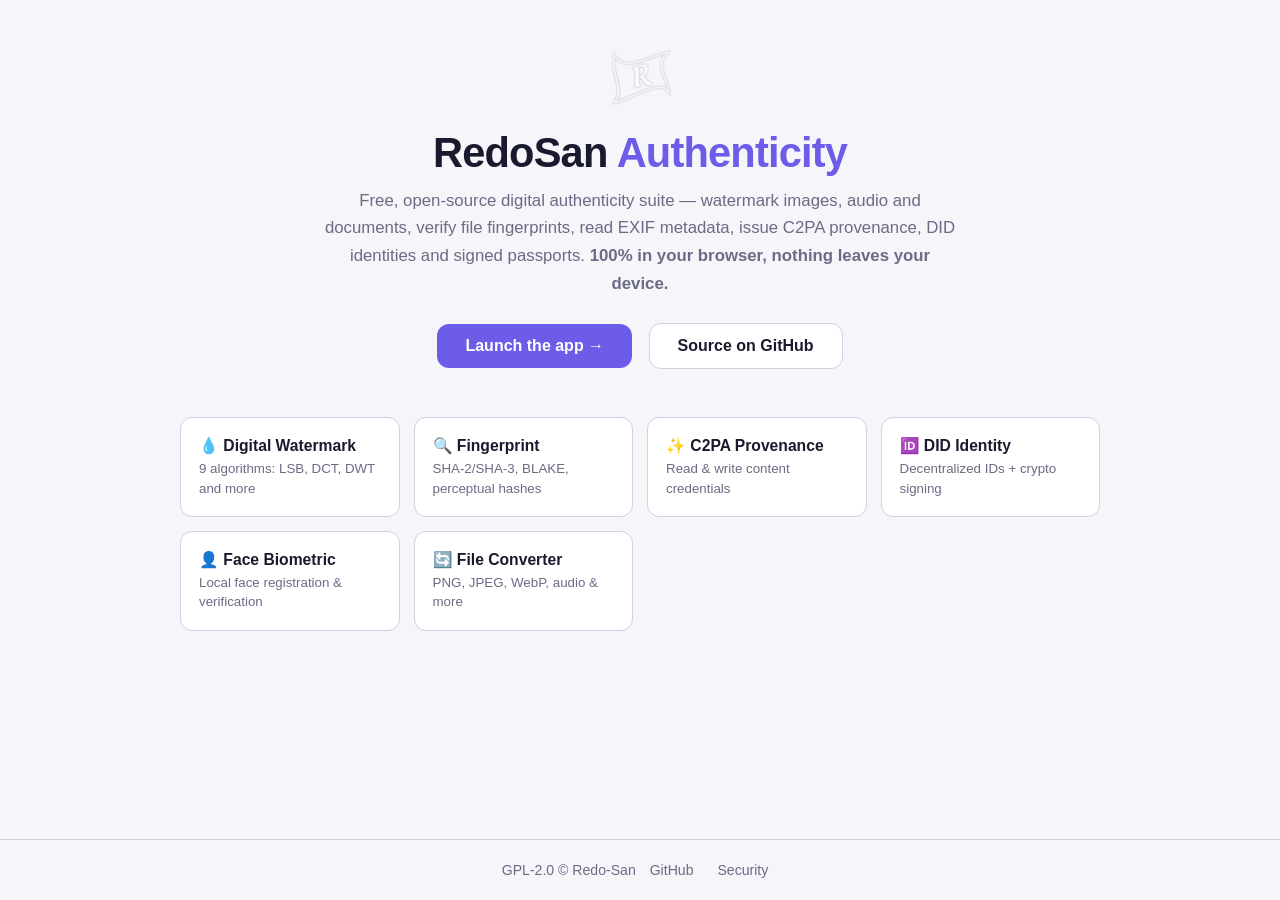
==== index.html @ a309b6fa "feat: branded landing page, smart 404 and brand assets - index.html: landing with brand tokens (auto" ====
<!doctype html>
<html lang="en">
<head>
  <meta charset="UTF-8">
  <meta name="viewport" content="width=device-width, initial-scale=1">
  <title>RedoSan Authenticity — Digital Watermark, Fingerprint &amp; Provenance Suite</title>
  <meta name="description" content="Free, open-source digital authenticity suite: watermark images, audio and documents, verify file fingerprints, read EXIF metadata, issue C2PA provenance, DID identities and signed certificates. 100% in your browser.">
  <link rel="canonical" href="https://redo-san.github.io/">
  <link rel="icon" href="/favicon.ico" sizes="any">
  <link rel="apple-touch-icon" href="/favicon.ico">

  <!-- Open Graph / Twitter -->
  <meta property="og:type" content="website">
  <meta property="og:site_name" content="RedoSan Authenticity">
  <meta property="og:title" content="RedoSan Authenticity">
  <meta property="og:description" content="Open-source digital authenticity suite — watermarking, fingerprinting, provenance and biometrics. 100% in your browser.">
  <meta property="og:url" content="https://redo-san.github.io/">
  <meta name="twitter:card" content="summary">

  <script type="application/ld+json">
  {
    "@context": "https://schema.org",
    "@type": "WebSite",
    "name": "RedoSan Authenticity",
    "url": "https://redo-san.github.io/",
    "description": "Free, open-source digital authenticity suite: watermarking, fingerprinting, provenance and biometrics, fully browser-based.",
    "license": "https://www.gnu.org/licenses/old-licenses/gpl-2.0.html",
    "publisher": {
      "@type": "Organization",
      "name": "Redo-San",
      "url": "https://github.com/Redo-San"
    },
    "sameAs": [
      "https://github.com/Redo-San/RedoSan-Authenticity",
      "https://redo-san.github.io/RedoSan-Authenticity/"
    ]
  }
  </script>

  <style>
    :root {
      --primary: #6c5ce7;
      --primary-dark: #5a4bd1;
      --bg: #0f0f1a;
      --card: #1a1a2e;
      --text: #e8e8f0;
      --muted: #9b9bb5;
      --border: #2a2a45;
      --radius: 12px;
    }
    @media (prefers-color-scheme: light) {
      :root {
        --bg: #f5f5fa;
        --card: #ffffff;
        --text: #1a1a2e;
        --muted: #6b6b85;
        --border: #d0d0e0;
      }
    }
    * { margin: 0; padding: 0; box-sizing: border-box; }
    body {
      font-family: -apple-system, BlinkMacSystemFont, "Segoe UI", Roboto, sans-serif;
      background: var(--bg);
      color: var(--text);
      min-height: 100vh;
      display: flex;
      flex-direction: column;
    }
    main { flex: 1; max-width: 960px; width: 100%; margin: 0 auto; padding: 48px 20px; }
    .hero { text-align: center; margin-bottom: 48px; }
    .hero img { width: 88px; height: auto; border-radius: 16px; }
    .hero h1 { font-size: clamp(1.7rem, 5vw, 2.6rem); margin: 18px 0 10px; letter-spacing: -0.02em; }
    .hero h1 span { color: var(--primary); }
    .hero p { color: var(--muted); font-size: 1.05rem; max-width: 640px; margin: 0 auto 26px; line-height: 1.65; }
    .cta { display: inline-flex; align-items: center; gap: 8px; padding: 13px 28px; border-radius: var(--radius);
           font-weight: 600; font-size: 1rem; text-decoration: none; transition: transform .15s ease, box-shadow .15s ease; }
    .cta-primary { background: var(--primary); color: #fff; }
    .cta-primary:hover { background: var(--primary-dark); transform: translateY(-2px); box-shadow: 0 8px 24px rgba(108,92,231,.35); }
    .cta-ghost { margin-inline-start: 12px; border: 1px solid var(--border); color: var(--text); background: var(--card); }
    .cta-ghost:hover { border-color: var(--primary); }
    .tools { display: grid; grid-template-columns: repeat(auto-fit, minmax(210px, 1fr)); gap: 14px; margin-bottom: 44px; }
    .tool { display: block; background: var(--card); border: 1px solid var(--border); border-radius: var(--radius);
            padding: 18px; text-decoration: none; color: inherit; transition: border-color .15s ease, transform .15s ease; }
    .tool:hover { border-color: var(--primary); transform: translateY(-3px); }
    .tool b { display: block; margin-bottom: 4px; font-size: .98rem; }
    .tool small { color: var(--muted); line-height: 1.45; display: block; }
    footer { border-top: 1px solid var(--border); padding: 22px 20px; text-align: center;
             color: var(--muted); font-size: .88rem; }
    footer a { color: var(--muted); text-decoration: none; margin: 0 10px; }
    footer a:hover { color: var(--primary); }
  </style>
</head>
<body>
  <main>
    <section class="hero">
      <img src="/assets/logo.webp" alt="RedoSan logo" width="88" height="88">
      <h1>RedoSan <span>Authenticity</span></h1>
      <p>Free, open-source digital authenticity suite — watermark images, audio and documents,
         verify file fingerprints, read EXIF metadata, issue C2PA provenance, DID identities
         and signed passports. <strong>100% in your browser, nothing leaves your device.</strong></p>
      <a class="cta cta-primary" href="https://redo-san.github.io/RedoSan-Authenticity/">Launch the app →</a>
      <a class="cta cta-ghost" href="https://github.com/Redo-San/RedoSan-Authenticity">Source on GitHub</a>
    </section>

    <section class="tools" aria-label="Tool highlights">
      <a class="tool" href="/RedoSan-Authenticity/Style/pages/watermark/index.html"><b>💧 Digital Watermark</b><small>9 algorithms: LSB, DCT, DWT and more</small></a>
      <a class="tool" href="/RedoSan-Authenticity/Style/pages/fingerprint/index.html"><b>🔍 Fingerprint</b><small>SHA-2/SHA-3, BLAKE, perceptual hashes</small></a>
      <a class="tool" href="/RedoSan-Authenticity/Style/pages/c2pa/index.html"><b>✨ C2PA Provenance</b><small>Read &amp; write content credentials</small></a>
      <a class="tool" href="/RedoSan-Authenticity/Style/pages/did/index.html"><b>🆔 DID Identity</b><small>Decentralized IDs + crypto signing</small></a>
      <a class="tool" href="/RedoSan-Authenticity/Style/pages/face-biometric/index.html"><b>👤 Face Biometric</b><small>Local face registration &amp; verification</small></a>
      <a class="tool" href="/RedoSan-Authenticity/Style/pages/converter/index.html"><b>🔄 File Converter</b><small>PNG, JPEG, WebP, audio &amp; more</small></a>
    </section>
  </main>

  <footer>
    <span>GPL-2.0 © Redo-San</span>
    <a href="https://github.com/Redo-San/RedoSan-Authenticity">GitHub</a>
    <a href="/.well-known/security.txt">Security</a>
  </footer>
</body>
</html>
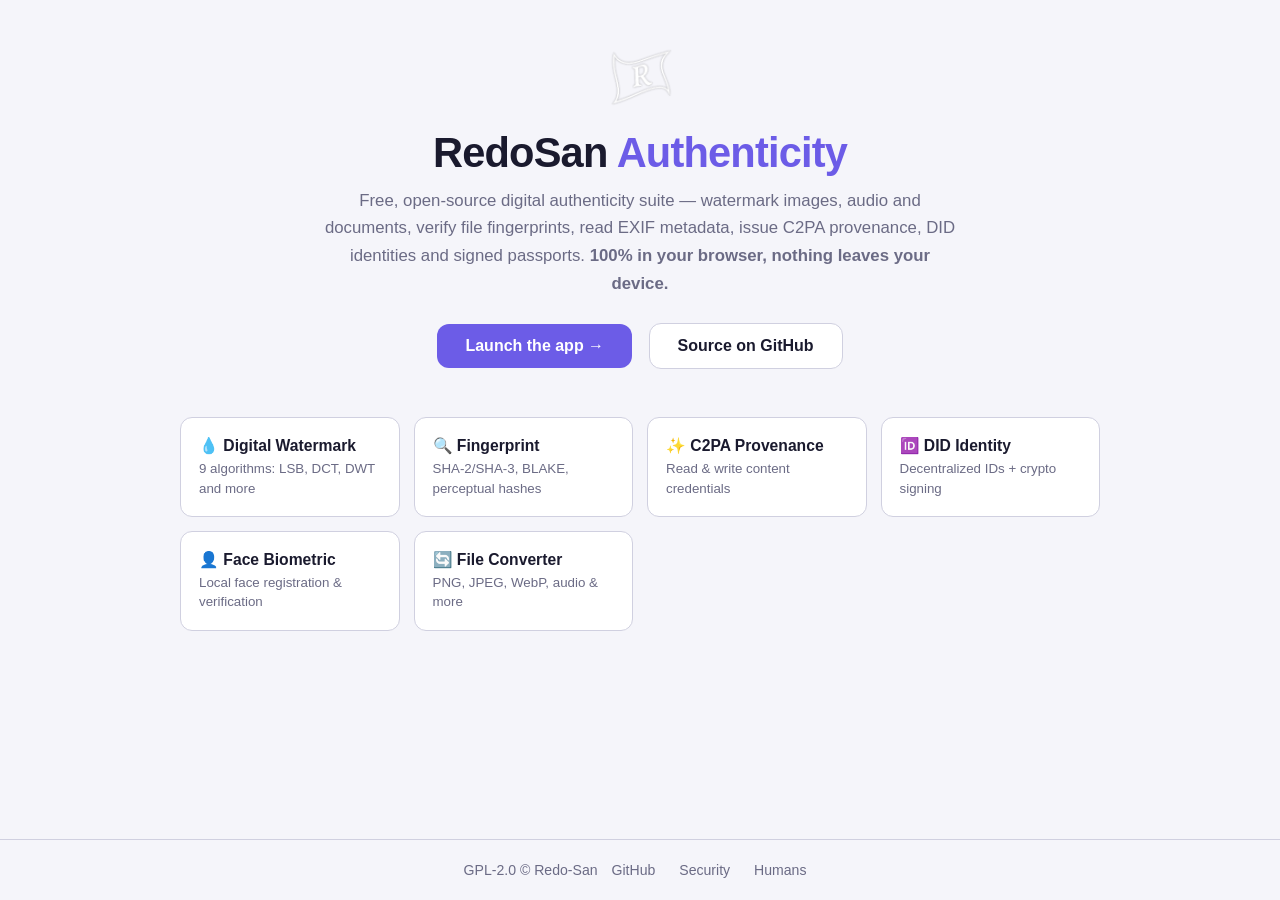
==== commit c40806ff: "feat: harden, complete and professionalize the host-root surface Security: - .nojekyll is REQUIRED: " ====
--- a/index.html
+++ b/index.html
@@ -3,19 +3,38 @@
 <head>
   <meta charset="UTF-8">
   <meta name="viewport" content="width=device-width, initial-scale=1">
+
+  <!-- Security hardening (meta-level; GitHub Pages cannot set headers) -->
+  <meta http-equiv="Content-Security-Policy" content="default-src 'none'; style-src 'unsafe-inline'; script-src 'unsafe-inline'; img-src 'self' data:; font-src 'self'; base-uri 'none'; form-action 'none'; connect-src 'none'; object-src 'none'">
+  <meta name="referrer" content="strict-origin-when-cross-origin">
+
   <title>RedoSan Authenticity — Digital Watermark, Fingerprint &amp; Provenance Suite</title>
   <meta name="description" content="Free, open-source digital authenticity suite: watermark images, audio and documents, verify file fingerprints, read EXIF metadata, issue C2PA provenance, DID identities and signed certificates. 100% in your browser.">
   <link rel="canonical" href="https://redo-san.github.io/">
+  <meta name="google-site-verification" content="vBNEdYqB2JK2r1n-dq8e0lJHPtiyT3CKNVZjjgXhkr4">
+
+  <!-- Theme / PWA -->
+  <meta name="theme-color" media="(prefers-color-scheme: dark)" content="#0f0f1a">
+  <meta name="theme-color" media="(prefers-color-scheme: light)" content="#f5f5fa">
+  <link rel="manifest" href="/manifest.webmanifest">
   <link rel="icon" href="/favicon.ico" sizes="any">
-  <link rel="apple-touch-icon" href="/favicon.ico">
+  <link rel="icon" href="/icon-192.png" type="image/png" sizes="192x192">
+  <link rel="apple-touch-icon" href="/icon-192.png">
 
-  <!-- Open Graph / Twitter -->
+  <!-- Social -->
   <meta property="og:type" content="website">
   <meta property="og:site_name" content="RedoSan Authenticity">
   <meta property="og:title" content="RedoSan Authenticity">
   <meta property="og:description" content="Open-source digital authenticity suite — watermarking, fingerprinting, provenance and biometrics. 100% in your browser.">
   <meta property="og:url" content="https://redo-san.github.io/">
-  <meta name="twitter:card" content="summary">
+  <meta property="og:image" content="https://redo-san.github.io/og-image.png">
+  <meta property="og:image:width" content="1200">
+  <meta property="og:image:height" content="630">
+  <meta property="og:image:alt" content="RedoSan Authenticity — open-source digital authenticity suite">
+  <meta name="twitter:card" content="summary_large_image">
+  <meta name="twitter:title" content="RedoSan Authenticity">
+  <meta name="twitter:description" content="Open-source digital authenticity suite — 100% in your browser.">
+  <meta name="twitter:image" content="https://redo-san.github.io/og-image.png">
 
   <script type="application/ld+json">
   {
@@ -23,6 +42,7 @@
     "@type": "WebSite",
     "name": "RedoSan Authenticity",
     "url": "https://redo-san.github.io/",
+    "inLanguage": "en",
     "description": "Free, open-source digital authenticity suite: watermarking, fingerprinting, provenance and biometrics, fully browser-based.",
     "license": "https://www.gnu.org/licenses/old-licenses/gpl-2.0.html",
     "publisher": {
@@ -66,6 +86,13 @@
       display: flex;
       flex-direction: column;
     }
+    .skip-link {
+      position: absolute; inset-inline-start: -9999px; top: 8px;
+      background: var(--primary); color: #fff; padding: 10px 18px;
+      border-radius: 8px; z-index: 99; text-decoration: none; font-weight: 600;
+    }
+    .skip-link:focus { inset-inline-start: 8px; }
+    a:focus-visible, button:focus-visible { outline: 3px solid var(--primary); outline-offset: 3px; border-radius: 6px; }
     main { flex: 1; max-width: 960px; width: 100%; margin: 0 auto; padding: 48px 20px; }
     .hero { text-align: center; margin-bottom: 48px; }
     .hero img { width: 88px; height: auto; border-radius: 16px; }
@@ -78,6 +105,10 @@
     .cta-primary:hover { background: var(--primary-dark); transform: translateY(-2px); box-shadow: 0 8px 24px rgba(108,92,231,.35); }
     .cta-ghost { margin-inline-start: 12px; border: 1px solid var(--border); color: var(--text); background: var(--card); }
     .cta-ghost:hover { border-color: var(--primary); }
+    @media (prefers-reduced-motion: reduce) {
+      .cta { transition: none; }
+      .cta-primary:hover, .tool:hover { transform: none; }
+    }
     .tools { display: grid; grid-template-columns: repeat(auto-fit, minmax(210px, 1fr)); gap: 14px; margin-bottom: 44px; }
     .tool { display: block; background: var(--card); border: 1px solid var(--border); border-radius: var(--radius);
             padding: 18px; text-decoration: none; color: inherit; transition: border-color .15s ease, transform .15s ease; }
@@ -91,9 +122,10 @@
   </style>
 </head>
 <body>
-  <main>
+  <a class="skip-link" href="#main">Skip to content</a>
+  <main id="main">
     <section class="hero">
-      <img src="/assets/logo.webp" alt="RedoSan logo" width="88" height="88">
+      <img src="/assets/logo.webp" alt="RedoSan logo" width="88" height="88" fetchpriority="high">
       <h1>RedoSan <span>Authenticity</span></h1>
       <p>Free, open-source digital authenticity suite — watermark images, audio and documents,
          verify file fingerprints, read EXIF metadata, issue C2PA provenance, DID identities
@@ -116,6 +148,7 @@
     <span>GPL-2.0 © Redo-San</span>
     <a href="https://github.com/Redo-San/RedoSan-Authenticity">GitHub</a>
     <a href="/.well-known/security.txt">Security</a>
+    <a href="/humans.txt">Humans</a>
   </footer>
 </body>
 </html>
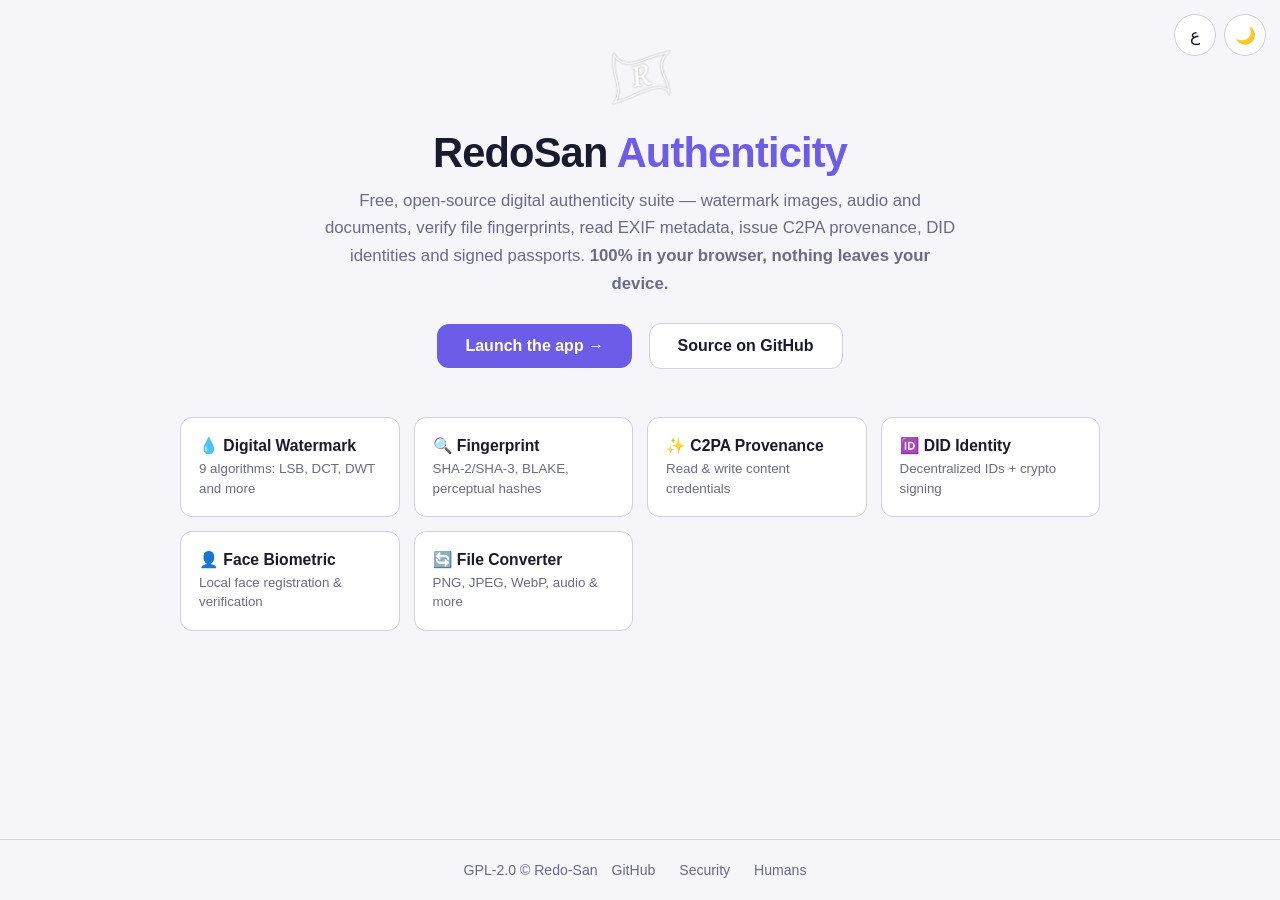
==== commit 471b7929: "feat: theme + language toggles, CSP fix, hardened 404 hops - Dark/light toggle with localStorage per" ====
--- a/index.html
+++ b/index.html
@@ -4,8 +4,22 @@
   <meta charset="UTF-8">
   <meta name="viewport" content="width=device-width, initial-scale=1">
 
+  <!-- Theme/language bootstrap: runs before paint, honors saved preference -->
+  <script>
+    (function () {
+      try {
+        var t = localStorage.getItem("rs-theme");
+        if (!t) t = matchMedia("(prefers-color-scheme: light)").matches ? "light" : "dark";
+        document.documentElement.dataset.theme = t;
+        var l = localStorage.getItem("rs-lang") ||
+                ((navigator.language || "").toLowerCase().indexOf("ar") === 0 ? "ar" : "en");
+        document.documentElement.dataset.lang = l;
+      } catch (e) {}
+    })();
+  </script>
+
   <!-- Security hardening (meta-level; GitHub Pages cannot set headers) -->
-  <meta http-equiv="Content-Security-Policy" content="default-src 'none'; style-src 'unsafe-inline'; script-src 'unsafe-inline'; img-src 'self' data:; font-src 'self'; base-uri 'none'; form-action 'none'; connect-src 'none'; object-src 'none'">
+  <meta http-equiv="Content-Security-Policy" content="default-src 'none'; style-src 'unsafe-inline'; script-src 'unsafe-inline'; img-src 'self' data:; font-src 'self'; manifest-src 'self'; base-uri 'none'; form-action 'none'; connect-src 'self'; object-src 'none'">
   <meta name="referrer" content="strict-origin-when-cross-origin">
 
   <title>RedoSan Authenticity — Digital Watermark, Fingerprint &amp; Provenance Suite</title>
@@ -14,8 +28,8 @@
   <meta name="google-site-verification" content="vBNEdYqB2JK2r1n-dq8e0lJHPtiyT3CKNVZjjgXhkr4">
 
   <!-- Theme / PWA -->
-  <meta name="theme-color" media="(prefers-color-scheme: dark)" content="#0f0f1a">
-  <meta name="theme-color" media="(prefers-color-scheme: light)" content="#f5f5fa">
+  <meta name="theme-color" id="meta-theme-dark" content="#0f0f1a">
+  <meta name="theme-color" id="meta-theme-light" content="#f5f5fa">
   <link rel="manifest" href="/manifest.webmanifest">
   <link rel="icon" href="/favicon.ico" sizes="any">
   <link rel="icon" href="/icon-192.png" type="image/png" sizes="192x192">
@@ -58,7 +72,8 @@
   </script>
 
   <style>
-    :root {
+    :root,
+    :root[data-theme="dark"] {
       --primary: #6c5ce7;
       --primary-dark: #5a4bd1;
       --bg: #0f0f1a;
@@ -67,25 +82,37 @@
       --muted: #9b9bb5;
       --border: #2a2a45;
       --radius: 12px;
-    }
-    @media (prefers-color-scheme: light) {
-      :root {
-        --bg: #f5f5fa;
-        --card: #ffffff;
-        --text: #1a1a2e;
-        --muted: #6b6b85;
-        --border: #d0d0e0;
-      }
+      color-scheme: dark;
+    }
+    :root[data-theme="light"] {
+      --bg: #f5f5fa;
+      --card: #ffffff;
+      --text: #1a1a2e;
+      --muted: #6b6b85;
+      --border: #d0d0e0;
+      color-scheme: light;
     }
     * { margin: 0; padding: 0; box-sizing: border-box; }
     body {
-      font-family: -apple-system, BlinkMacSystemFont, "Segoe UI", Roboto, sans-serif;
+      font-family: -apple-system, BlinkMacSystemFont, "Segoe UI", Roboto, "Noto Sans Arabic", sans-serif;
       background: var(--bg);
       color: var(--text);
       min-height: 100vh;
       display: flex;
       flex-direction: column;
     }
+    /* Controls bar */
+    .controls {
+      position: fixed; inset-block-start: 14px; inset-inline-end: 14px;
+      display: flex; gap: 8px; z-index: 50;
+    }
+    .ctl-btn {
+      width: 42px; height: 42px; border-radius: 50%;
+      border: 1px solid var(--border); background: var(--card); color: var(--text);
+      font-size: 1.05rem; cursor: pointer; display: grid; place-items: center;
+      transition: border-color .15s ease, transform .15s ease;
+    }
+    .ctl-btn:hover { border-color: var(--primary); transform: translateY(-2px); }
     .skip-link {
       position: absolute; inset-inline-start: -9999px; top: 8px;
       background: var(--primary); color: #fff; padding: 10px 18px;
@@ -97,6 +124,7 @@
     .hero { text-align: center; margin-bottom: 48px; }
     .hero img { width: 88px; height: auto; border-radius: 16px; }
     .hero h1 { font-size: clamp(1.7rem, 5vw, 2.6rem); margin: 18px 0 10px; letter-spacing: -0.02em; }
+    :root[dir="rtl"] .hero h1 { letter-spacing: 0; }
     .hero h1 span { color: var(--primary); }
     .hero p { color: var(--muted); font-size: 1.05rem; max-width: 640px; margin: 0 auto 26px; line-height: 1.65; }
     .cta { display: inline-flex; align-items: center; gap: 8px; padding: 13px 28px; border-radius: var(--radius);
@@ -106,8 +134,8 @@
     .cta-ghost { margin-inline-start: 12px; border: 1px solid var(--border); color: var(--text); background: var(--card); }
     .cta-ghost:hover { border-color: var(--primary); }
     @media (prefers-reduced-motion: reduce) {
-      .cta { transition: none; }
-      .cta-primary:hover, .tool:hover { transform: none; }
+      .cta, .ctl-btn { transition: none; }
+      .cta-primary:hover, .tool:hover, .ctl-btn:hover { transform: none; }
     }
     .tools { display: grid; grid-template-columns: repeat(auto-fit, minmax(210px, 1fr)); gap: 14px; margin-bottom: 44px; }
     .tool { display: block; background: var(--card); border: 1px solid var(--border); border-radius: var(--radius);
@@ -122,33 +150,124 @@
   </style>
 </head>
 <body>
-  <a class="skip-link" href="#main">Skip to content</a>
+  <div class="controls">
+    <button type="button" id="langBtn" class="ctl-btn" aria-label="Switch language" title="العربية / English">ع</button>
+    <button type="button" id="themeBtn" class="ctl-btn" aria-label="Toggle dark mode" title="Toggle theme">🌙</button>
+  </div>
+  <a class="skip-link" href="#main" data-i18n="skip">Skip to content</a>
   <main id="main">
     <section class="hero">
       <img src="/assets/logo.webp" alt="RedoSan logo" width="88" height="88" fetchpriority="high">
       <h1>RedoSan <span>Authenticity</span></h1>
-      <p>Free, open-source digital authenticity suite — watermark images, audio and documents,
+      <p data-i18n="tagline">Free, open-source digital authenticity suite — watermark images, audio and documents,
          verify file fingerprints, read EXIF metadata, issue C2PA provenance, DID identities
          and signed passports. <strong>100% in your browser, nothing leaves your device.</strong></p>
-      <a class="cta cta-primary" href="https://redo-san.github.io/RedoSan-Authenticity/">Launch the app →</a>
-      <a class="cta cta-ghost" href="https://github.com/Redo-San/RedoSan-Authenticity">Source on GitHub</a>
+      <a class="cta cta-primary" href="https://redo-san.github.io/RedoSan-Authenticity/" data-i18n="launch">Launch the app →</a>
+      <a class="cta cta-ghost" href="https://github.com/Redo-San/RedoSan-Authenticity" data-i18n="source">Source on GitHub</a>
     </section>
 
     <section class="tools" aria-label="Tool highlights">
-      <a class="tool" href="/RedoSan-Authenticity/Style/pages/watermark/index.html"><b>💧 Digital Watermark</b><small>9 algorithms: LSB, DCT, DWT and more</small></a>
-      <a class="tool" href="/RedoSan-Authenticity/Style/pages/fingerprint/index.html"><b>🔍 Fingerprint</b><small>SHA-2/SHA-3, BLAKE, perceptual hashes</small></a>
-      <a class="tool" href="/RedoSan-Authenticity/Style/pages/c2pa/index.html"><b>✨ C2PA Provenance</b><small>Read &amp; write content credentials</small></a>
-      <a class="tool" href="/RedoSan-Authenticity/Style/pages/did/index.html"><b>🆔 DID Identity</b><small>Decentralized IDs + crypto signing</small></a>
-      <a class="tool" href="/RedoSan-Authenticity/Style/pages/face-biometric/index.html"><b>👤 Face Biometric</b><small>Local face registration &amp; verification</small></a>
-      <a class="tool" href="/RedoSan-Authenticity/Style/pages/converter/index.html"><b>🔄 File Converter</b><small>PNG, JPEG, WebP, audio &amp; more</small></a>
+      <a class="tool" href="/RedoSan-Authenticity/Style/pages/watermark/index.html"><b data-i18n="t1n">💧 Digital Watermark</b><small data-i18n="t1d">9 algorithms: LSB, DCT, DWT and more</small></a>
+      <a class="tool" href="/RedoSan-Authenticity/Style/pages/fingerprint/index.html"><b data-i18n="t2n">🔍 Fingerprint</b><small data-i18n="t2d">SHA-2/SHA-3, BLAKE, perceptual hashes</small></a>
+      <a class="tool" href="/RedoSan-Authenticity/Style/pages/c2pa/index.html"><b data-i18n="t3n">✨ C2PA Provenance</b><small data-i18n="t3d">Read &amp; write content credentials</small></a>
+      <a class="tool" href="/RedoSan-Authenticity/Style/pages/did/index.html"><b data-i18n="t4n">🆔 DID Identity</b><small data-i18n="t4d">Decentralized IDs + crypto signing</small></a>
+      <a class="tool" href="/RedoSan-Authenticity/Style/pages/face-biometric/index.html"><b data-i18n="t5n">👤 Face Biometric</b><small data-i18n="t5d">Local face registration &amp; verification</small></a>
+      <a class="tool" href="/RedoSan-Authenticity/Style/pages/converter/index.html"><b data-i18n="t6n">🔄 File Converter</b><small data-i18n="t6d">PNG, JPEG, WebP, audio &amp; more</small></a>
     </section>
   </main>
 
   <footer>
     <span>GPL-2.0 © Redo-San</span>
     <a href="https://github.com/Redo-San/RedoSan-Authenticity">GitHub</a>
-    <a href="/.well-known/security.txt">Security</a>
+    <a href="/.well-known/security.txt" data-i18n="security">Security</a>
     <a href="/humans.txt">Humans</a>
   </footer>
+
+  <script>
+    (function () {
+      "use strict";
+      var I18N = {
+        en: {
+          skip: "Skip to content",
+          tagline: "Free, open-source digital authenticity suite \u2014 watermark images, audio and documents, verify file fingerprints, read EXIF metadata, issue C2PA provenance, DID identities and signed passports. <strong>100% in your browser, nothing leaves your device.</strong>",
+          launch: "Launch the app \u2192",
+          source: "Source on GitHub",
+          t1n: "\uD83D\uDCA7 Digital Watermark", t1d: "9 algorithms: LSB, DCT, DWT and more",
+          t2n: "\uD83D\uDD0D Fingerprint",       t2d: "SHA-2/SHA-3, BLAKE, perceptual hashes",
+          t3n: "\u2728 C2PA Provenance",         t3d: "Read & write content credentials",
+          t4n: "\uD83C\uDD94 DID Identity",      t4d: "Decentralized IDs + crypto signing",
+          t5n: "\uD83D\uDC64 Face Biometric",    t5d: "Local face registration & verification",
+          t6n: "\uD83D\uDD04 File Converter",    t6d: "PNG, JPEG, WebP, audio & more",
+          security: "Security",
+          themeLabel: "Toggle dark mode", themeIconDark: "\uD83C\uDF19", themeIconLight: "\u2600\uFE0F",
+          langLabel: "Switch language"
+        },
+        ar: {
+          skip: "\u062A\u062E\u0637\u064E\u0651 \u0625\u0644\u0649 \u0627\u0644\u0645\u062D\u062A\u0648\u0649",
+          tagline: "\u062D\u0632\u0645\u0629 \u0645\u0641\u062A\u0648\u062D\u0629 \u0627\u0644\u0645\u0635\u062F\u0631 \u0644\u0644\u0623\u0635\u0627\u0644\u0629 \u0627\u0644\u0631\u0642\u0645\u064A\u0629 \u2014 \u0639\u0644\u0651\u0650\u0645 \u0627\u0644\u0635\u0648\u0631 \u0648\u0627\u0644\u0635\u0648\u062A \u0648\u0627\u0644\u0645\u0633\u062A\u0646\u062F\u0627\u062A\u060C \u062A\u062D\u0642\u0642 \u0645\u0646 \u0628\u0635\u0645\u0627\u062A \u0627\u0644\u0645\u0644\u0641\u0627\u062A\u060C \u0627\u0642\u0631\u0623 \u0628\u064A\u0627\u0646\u0627\u062A EXIF\u060C \u0648\u0627\u0635\u062F\u0631 \u0625\u062B\u0628\u0627\u062A C2PA \u0648\u0647\u0648\u064A\u0627\u062A DID \u0648\u0634\u0647\u0627\u062F\u0627\u062A \u0645\u0648\u0642\u0651\u0639\u0629. <strong>\u0661\u0660\u0660\u066A \u062F\u0627\u062E\u0644 \u0645\u062A\u0635\u0641\u062D\u0643 \u2014 \u0644\u0627 \u0634\u064A\u0621 \u064A\u062A\u0631\u0643 \u062C\u0647\u0627\u0632\u0643.</strong>",
+          launch: "\u062A\u0634\u063A\u064A\u0644 \u0627\u0644\u062A\u0637\u0628\u064A\u0642 \u2190",
+          source: "\u0627\u0644\u0645\u0635\u062F\u0631 \u0639\u0644\u0649 GitHub",
+          t1n: "\uD83D\uDCA7 \u0627\u0644\u0639\u0644\u0627\u0645\u0629 \u0627\u0644\u0645\u0627\u0626\u064A\u0629", t1d: "\u0669 \u062E\u0648\u0627\u0631\u0632\u0645\u064A\u0627\u062A: LSB \u0648DCT \u0648DWT \u0648\u063A\u064A\u0631\u0647\u0627",
+          t2n: "\uD83D\uDD0D \u0627\u0644\u0628\u0635\u0645\u0629 \u0627\u0644\u0631\u0642\u0645\u064A\u0629",       t2d: "SHA-2/SHA-3 \u0648BLAKE \u0648\u0627\u0644\u0628\u0635\u0645\u0627\u062A \u0627\u0644\u0625\u062F\u0631\u0627\u0643\u064A\u0629",
+          t3n: "\u2728 \u0625\u062B\u0628\u0627\u062A C2PA",         t3d: "\u0642\u0631\u0627\u0621\u0629 \u0648\u0643\u062A\u0627\u0628\u0629 \u0628\u064A\u0627\u0646\u0627\u062A \u0627\u0644\u0645\u062D\u062A\u0648\u0649",
+          t4n: "\uD83C\uDD94 \u0647\u0648\u064A\u0629 DID",      t4d: "\u0647\u0648\u064A\u0627\u062A \u0644\u0627 \u0645\u0631\u0643\u0632\u064A\u0629 + \u062A\u0648\u0642\u064A\u0639 \u0628\u0634\u0641\u0631\u064A",
+          t5n: "\uD83D\uDC64 \u0627\u0644\u0628\u064A\u0648\u0645\u062A\u0631\u064A\u0627\u062A \u0627\u0644\u0648\u062C\u0647\u064A\u0629",    t5d: "\u062A\u0633\u062C\u064A\u0644 \u0648\u062A\u062D\u0642\u0642 \u0645\u062D\u0644\u064A \u0645\u0646 \u0627\u0644\u0648\u062C\u0647",
+          t6n: "\uD83D\uDD04 \u0645\u062D\u0648\u0651\u0644 \u0627\u0644\u0645\u0644\u0641\u0627\u062A",    t6d: "PNG \u0648JPEG \u0648WebP \u0648\u0627\u0644\u0635\u0648\u062A \u0648\u0627\u0644\u0645\u0632\u064A\u062F",
+          security: "\u0627\u0644\u0623\u0645\u0627\u0646",
+          themeLabel: "\u062A\u0628\u062F\u064A\u0644 \u0627\u0644\u0648\u0636\u0639 \u0627\u0644\u062F\u0627\u0643\u0646", themeIconDark: "\uD83C\uDF19", themeIconLight: "\u2600\uFE0F",
+          langLabel: "\u062A\u063A\u064A\u064A\u0631 \u0627\u0644\u0644\u063A\u0629"
+        }
+      };
+
+      function currentLang() { return document.documentElement.dataset.lang === "ar" ? "ar" : "en"; }
+
+      function applyLang(lang) {
+        var d = I18N[lang] || I18N.en;
+        document.documentElement.lang = lang;
+        // keep the bootstrap state in sync — the toggle reads this
+        document.documentElement.dataset.lang = lang;
+        document.documentElement.dir = lang === "ar" ? "rtl" : "ltr";
+        document.querySelectorAll("[data-i18n]").forEach(function (el) {
+          var v = d[el.getAttribute("data-i18n")];
+          if (typeof v === "string") el.innerHTML = v;
+        });
+        var lb = document.getElementById("langBtn");
+        lb.textContent = lang === "ar" ? "EN" : "\u0639";
+        lb.setAttribute("aria-label", d.langLabel);
+        lb.title = d.langLabel;
+        syncThemeButton();
+        try { localStorage.setItem("rs-lang", lang); } catch (e) {}
+      }
+
+      function currentTheme() { return document.documentElement.dataset.theme === "light" ? "light" : "dark"; }
+
+      function syncThemeButton() {
+        var d = I18N[currentLang()] || I18N.en;
+        var tb = document.getElementById("themeBtn");
+        var dark = currentTheme() === "dark";
+        tb.textContent = dark ? d.themeIconLight : d.themeIconDark;
+        tb.setAttribute("aria-label", d.themeLabel);
+        tb.title = d.themeLabel;
+        // browser chrome tint follows the ACTIVE surface, whichever
+        // scheme-media meta the UA decides to honor
+        var activeBg = dark ? "#0f0f1a" : "#f5f5fa";
+        document.getElementById("meta-theme-dark").content = activeBg;
+        document.getElementById("meta-theme-light").content = activeBg;
+      }
+
+      document.getElementById("themeBtn").addEventListener("click", function () {
+        var next = currentTheme() === "dark" ? "light" : "dark";
+        document.documentElement.dataset.theme = next;
+        try { localStorage.setItem("rs-theme", next); } catch (e) {}
+        syncThemeButton();
+      });
+
+      document.getElementById("langBtn").addEventListener("click", function () {
+        applyLang(currentLang() === "ar" ? "en" : "ar");
+      });
+
+      applyLang(currentLang());
+    })();
+  </script>
 </body>
 </html>
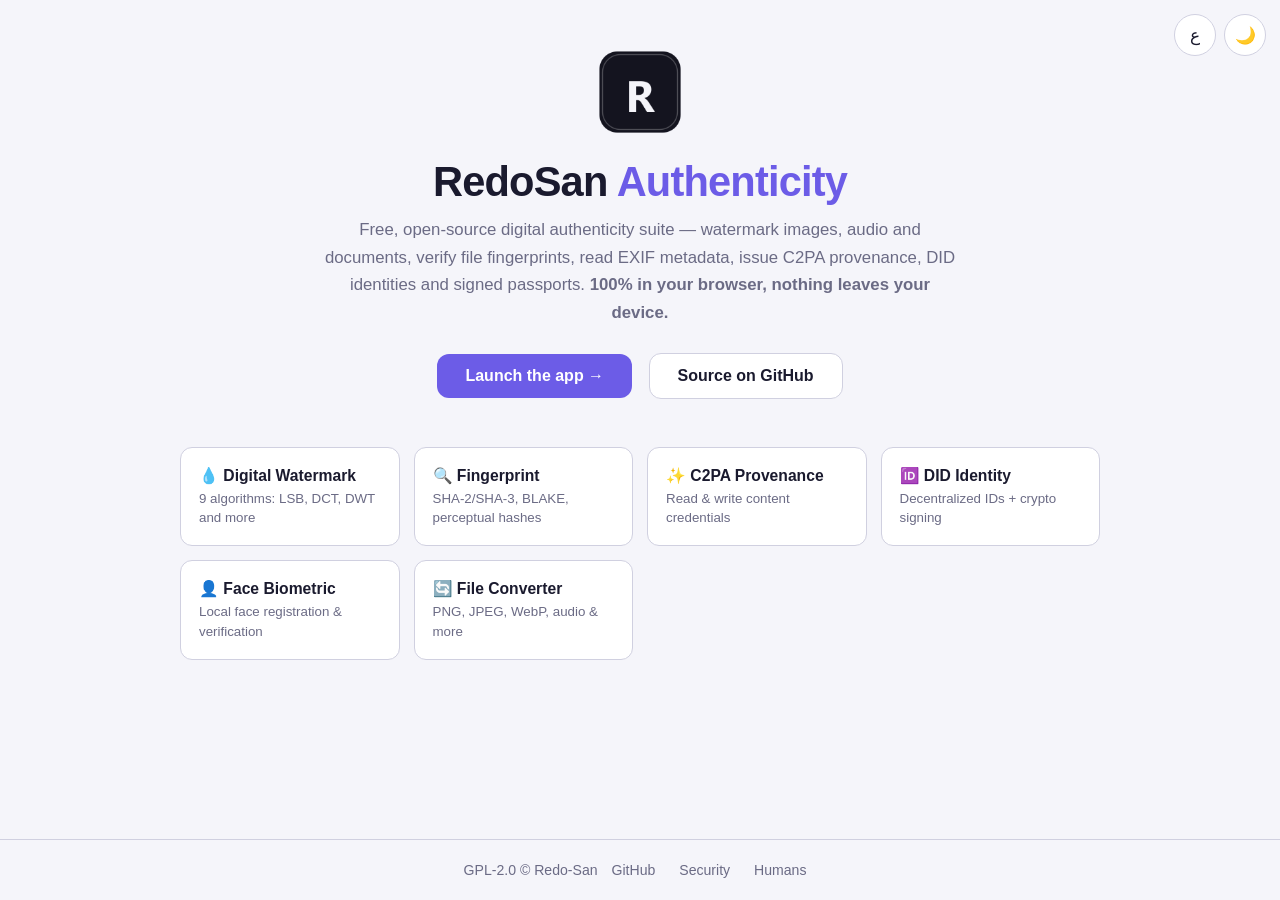
==== commit 5d89e5ad: "feat: theme-responsive brand mark (white on dark, black on light) Replace the single colored webp wi" ====
--- a/index.html
+++ b/index.html
@@ -123,6 +123,11 @@
     main { flex: 1; max-width: 960px; width: 100%; margin: 0 auto; padding: 48px 20px; }
     .hero { text-align: center; margin-bottom: 48px; }
     .hero img { width: 88px; height: auto; border-radius: 16px; }
+    /* Theme-responsive brand mark: two monochrome variants, CSS swaps them
+       with the data-theme attribute — zero flash, no JS required. */
+    .logo-on-light { display: none; }
+    :root[data-theme="light"] .logo-on-dark { display: none; }
+    :root[data-theme="light"] .logo-on-light { display: inline-block; }
     .hero h1 { font-size: clamp(1.7rem, 5vw, 2.6rem); margin: 18px 0 10px; letter-spacing: -0.02em; }
     :root[dir="rtl"] .hero h1 { letter-spacing: 0; }
     .hero h1 span { color: var(--primary); }
@@ -157,7 +162,8 @@
   <a class="skip-link" href="#main" data-i18n="skip">Skip to content</a>
   <main id="main">
     <section class="hero">
-      <img src="/assets/logo.webp" alt="RedoSan logo" width="88" height="88" fetchpriority="high">
+      <img class="logo-on-dark" src="/assets/logo-on-dark.png" alt="RedoSan logo" width="256" height="256" style="width:88px;height:auto" fetchpriority="high">
+      <img class="logo-on-light" src="/assets/logo-on-light.png" alt="" aria-hidden="true" width="256" height="256" style="width:88px;height:auto">
       <h1>RedoSan <span>Authenticity</span></h1>
       <p data-i18n="tagline">Free, open-source digital authenticity suite — watermark images, audio and documents,
          verify file fingerprints, read EXIF metadata, issue C2PA provenance, DID identities
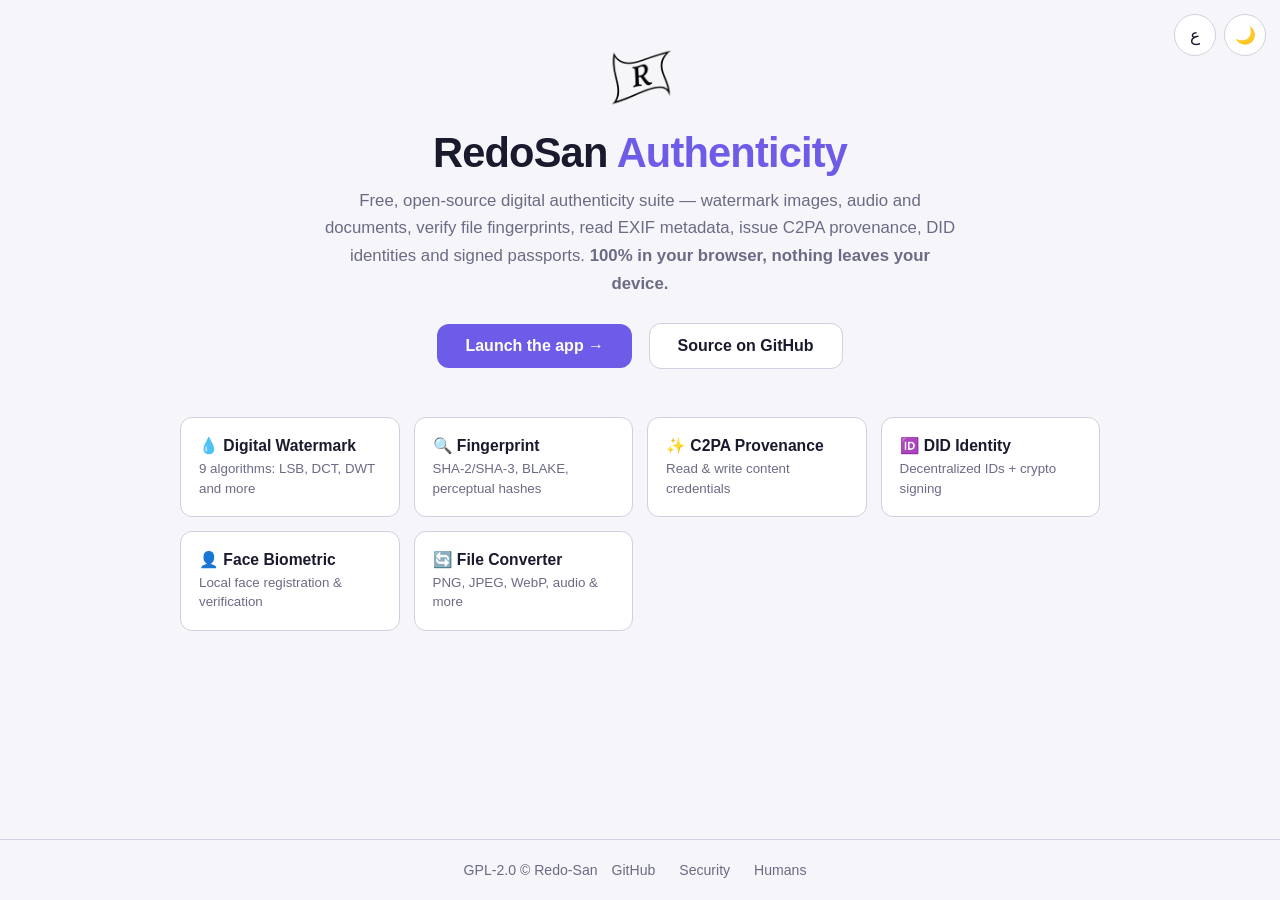
==== commit 6a37b88c: "feat: use original brand logos for theme swap Mirror the main project's exact pattern (Style/style.c" ====
--- a/index.html
+++ b/index.html
@@ -122,12 +122,12 @@
     a:focus-visible, button:focus-visible { outline: 3px solid var(--primary); outline-offset: 3px; border-radius: 6px; }
     main { flex: 1; max-width: 960px; width: 100%; margin: 0 auto; padding: 48px 20px; }
     .hero { text-align: center; margin-bottom: 48px; }
+    /* Brand mark, mirroring the main project's swap (Style/style.css):
+       white variant on dark, black variant on light. */
     .hero img { width: 88px; height: auto; border-radius: 16px; }
-    /* Theme-responsive brand mark: two monochrome variants, CSS swaps them
-       with the data-theme attribute — zero flash, no JS required. */
-    .logo-on-light { display: none; }
-    :root[data-theme="light"] .logo-on-dark { display: none; }
-    :root[data-theme="light"] .logo-on-light { display: inline-block; }
+    .logo-black { display: none; }
+    [data-theme="light"] .logo-white { display: none; }
+    [data-theme="light"] .logo-black { display: inline-block; }
     .hero h1 { font-size: clamp(1.7rem, 5vw, 2.6rem); margin: 18px 0 10px; letter-spacing: -0.02em; }
     :root[dir="rtl"] .hero h1 { letter-spacing: 0; }
     .hero h1 span { color: var(--primary); }
@@ -162,8 +162,8 @@
   <a class="skip-link" href="#main" data-i18n="skip">Skip to content</a>
   <main id="main">
     <section class="hero">
-      <img class="logo-on-dark" src="/assets/logo-on-dark.png" alt="RedoSan logo" width="256" height="256" style="width:88px;height:auto" fetchpriority="high">
-      <img class="logo-on-light" src="/assets/logo-on-light.png" alt="" aria-hidden="true" width="256" height="256" style="width:88px;height:auto">
+      <img class="logo-white" src="/assets/logo.webp" alt="RedoSan logo" width="192" height="128" fetchpriority="high">
+      <img class="logo-black" src="/assets/logo-black.png" alt="" aria-hidden="true" width="1536" height="1024">
       <h1>RedoSan <span>Authenticity</span></h1>
       <p data-i18n="tagline">Free, open-source digital authenticity suite — watermark images, audio and documents,
          verify file fingerprints, read EXIF metadata, issue C2PA provenance, DID identities
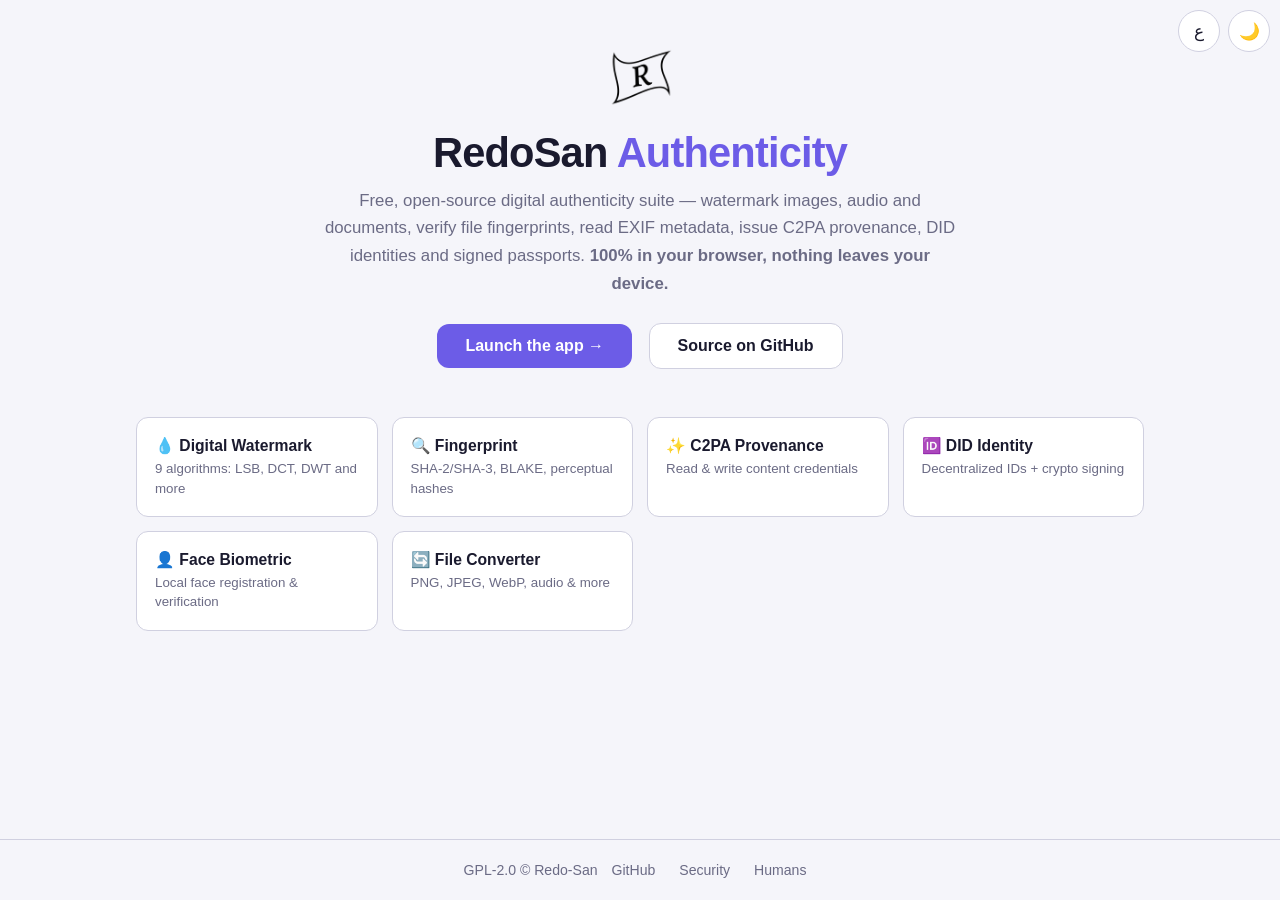
==== commit a005b586: "feat: split styles into style.css + responsive.css, full phone coverage Mirror the main project arch" ====
--- a/index.html
+++ b/index.html
@@ -2,7 +2,7 @@
 <html lang="en">
 <head>
   <meta charset="UTF-8">
-  <meta name="viewport" content="width=device-width, initial-scale=1">
+  <meta name="viewport" content="width=device-width, initial-scale=1, viewport-fit=cover">
 
   <!-- Theme/language bootstrap: runs before paint, honors saved preference -->
   <script>
@@ -19,7 +19,7 @@
   </script>
 
   <!-- Security hardening (meta-level; GitHub Pages cannot set headers) -->
-  <meta http-equiv="Content-Security-Policy" content="default-src 'none'; style-src 'unsafe-inline'; script-src 'unsafe-inline'; img-src 'self' data:; font-src 'self'; manifest-src 'self'; base-uri 'none'; form-action 'none'; connect-src 'self'; object-src 'none'">
+  <meta http-equiv="Content-Security-Policy" content="default-src 'none'; style-src 'self' 'unsafe-inline'; script-src 'unsafe-inline'; img-src 'self' data:; font-src 'self'; manifest-src 'self'; base-uri 'none'; form-action 'none'; connect-src 'self'; object-src 'none'">
   <meta name="referrer" content="strict-origin-when-cross-origin">
 
   <title>RedoSan Authenticity — Digital Watermark, Fingerprint &amp; Provenance Suite</title>
@@ -71,88 +71,9 @@
   }
   </script>
 
-  <style>
-    :root,
-    :root[data-theme="dark"] {
-      --primary: #6c5ce7;
-      --primary-dark: #5a4bd1;
-      --bg: #0f0f1a;
-      --card: #1a1a2e;
-      --text: #e8e8f0;
-      --muted: #9b9bb5;
-      --border: #2a2a45;
-      --radius: 12px;
-      color-scheme: dark;
-    }
-    :root[data-theme="light"] {
-      --bg: #f5f5fa;
-      --card: #ffffff;
-      --text: #1a1a2e;
-      --muted: #6b6b85;
-      --border: #d0d0e0;
-      color-scheme: light;
-    }
-    * { margin: 0; padding: 0; box-sizing: border-box; }
-    body {
-      font-family: -apple-system, BlinkMacSystemFont, "Segoe UI", Roboto, "Noto Sans Arabic", sans-serif;
-      background: var(--bg);
-      color: var(--text);
-      min-height: 100vh;
-      display: flex;
-      flex-direction: column;
-    }
-    /* Controls bar */
-    .controls {
-      position: fixed; inset-block-start: 14px; inset-inline-end: 14px;
-      display: flex; gap: 8px; z-index: 50;
-    }
-    .ctl-btn {
-      width: 42px; height: 42px; border-radius: 50%;
-      border: 1px solid var(--border); background: var(--card); color: var(--text);
-      font-size: 1.05rem; cursor: pointer; display: grid; place-items: center;
-      transition: border-color .15s ease, transform .15s ease;
-    }
-    .ctl-btn:hover { border-color: var(--primary); transform: translateY(-2px); }
-    .skip-link {
-      position: absolute; inset-inline-start: -9999px; top: 8px;
-      background: var(--primary); color: #fff; padding: 10px 18px;
-      border-radius: 8px; z-index: 99; text-decoration: none; font-weight: 600;
-    }
-    .skip-link:focus { inset-inline-start: 8px; }
-    a:focus-visible, button:focus-visible { outline: 3px solid var(--primary); outline-offset: 3px; border-radius: 6px; }
-    main { flex: 1; max-width: 960px; width: 100%; margin: 0 auto; padding: 48px 20px; }
-    .hero { text-align: center; margin-bottom: 48px; }
-    /* Brand mark, mirroring the main project's swap (Style/style.css):
-       white variant on dark, black variant on light. */
-    .hero img { width: 88px; height: auto; border-radius: 16px; }
-    .logo-black { display: none; }
-    [data-theme="light"] .logo-white { display: none; }
-    [data-theme="light"] .logo-black { display: inline-block; }
-    .hero h1 { font-size: clamp(1.7rem, 5vw, 2.6rem); margin: 18px 0 10px; letter-spacing: -0.02em; }
-    :root[dir="rtl"] .hero h1 { letter-spacing: 0; }
-    .hero h1 span { color: var(--primary); }
-    .hero p { color: var(--muted); font-size: 1.05rem; max-width: 640px; margin: 0 auto 26px; line-height: 1.65; }
-    .cta { display: inline-flex; align-items: center; gap: 8px; padding: 13px 28px; border-radius: var(--radius);
-           font-weight: 600; font-size: 1rem; text-decoration: none; transition: transform .15s ease, box-shadow .15s ease; }
-    .cta-primary { background: var(--primary); color: #fff; }
-    .cta-primary:hover { background: var(--primary-dark); transform: translateY(-2px); box-shadow: 0 8px 24px rgba(108,92,231,.35); }
-    .cta-ghost { margin-inline-start: 12px; border: 1px solid var(--border); color: var(--text); background: var(--card); }
-    .cta-ghost:hover { border-color: var(--primary); }
-    @media (prefers-reduced-motion: reduce) {
-      .cta, .ctl-btn { transition: none; }
-      .cta-primary:hover, .tool:hover, .ctl-btn:hover { transform: none; }
-    }
-    .tools { display: grid; grid-template-columns: repeat(auto-fit, minmax(210px, 1fr)); gap: 14px; margin-bottom: 44px; }
-    .tool { display: block; background: var(--card); border: 1px solid var(--border); border-radius: var(--radius);
-            padding: 18px; text-decoration: none; color: inherit; transition: border-color .15s ease, transform .15s ease; }
-    .tool:hover { border-color: var(--primary); transform: translateY(-3px); }
-    .tool b { display: block; margin-bottom: 4px; font-size: .98rem; }
-    .tool small { color: var(--muted); line-height: 1.45; display: block; }
-    footer { border-top: 1px solid var(--border); padding: 22px 20px; text-align: center;
-             color: var(--muted); font-size: .88rem; }
-    footer a { color: var(--muted); text-decoration: none; margin: 0 10px; }
-    footer a:hover { color: var(--primary); }
-  </style>
+  <link rel="stylesheet" href="/style.css" />
+  <link rel="stylesheet" href="/responsive.css" media="print" onload="this.media='all'" />
+  <noscript><link rel="stylesheet" href="/responsive.css" /></noscript>
 </head>
 <body>
   <div class="controls">
--- a/style.css
+++ b/style.css
@@ -0,0 +1,153 @@
+/*
+ * style.css — RedoSan Authenticity host-root landing page
+ * Base tokens, layout components and brand-mark theme swap.
+ * Pair with responsive.css for phone/tablet adaptation.
+ */
+
+/* ── Design tokens ── */
+:root,
+:root[data-theme="dark"] {
+  --primary: #6c5ce7;
+  --primary-dark: #5a4bd1;
+  --bg: #0f0f1a;
+  --card: #1a1a2e;
+  --text: #e8e8f0;
+  --muted: #9b9bb5;
+  --border: #2a2a45;
+  --radius: 12px;
+  color-scheme: dark;
+}
+
+:root[data-theme="light"] {
+  --bg: #f5f5fa;
+  --card: #ffffff;
+  --text: #1a1a2e;
+  --muted: #6b6b85;
+  --border: #d0d0e0;
+  color-scheme: light;
+}
+
+* { margin: 0; padding: 0; box-sizing: border-box; }
+
+body {
+  font-family: -apple-system, BlinkMacSystemFont, "Segoe UI", Roboto, "Noto Sans Arabic", sans-serif;
+  background: var(--bg);
+  color: var(--text);
+  min-height: 100vh;
+  display: flex;
+  flex-direction: column;
+}
+
+/* ── Fixed control buttons (theme / language) ── */
+.controls {
+  position: fixed;
+  inset-block-start: 14px;
+  inset-inline-end: 14px;
+  display: flex;
+  gap: 8px;
+  z-index: 50;
+}
+
+.ctl-btn {
+  width: 42px;
+  height: 42px;
+  border-radius: 50%;
+  border: 1px solid var(--border);
+  background: var(--card);
+  color: var(--text);
+  font-size: 1.05rem;
+  cursor: pointer;
+  display: grid;
+  place-items: center;
+  transition: border-color .15s ease, transform .15s ease;
+}
+
+.ctl-btn:hover { border-color: var(--primary); transform: translateY(-2px); }
+
+/* ── Accessibility ── */
+.skip-link {
+  position: absolute;
+  inset-inline-start: -9999px;
+  top: 8px;
+  background: var(--primary);
+  color: #fff;
+  padding: 10px 18px;
+  border-radius: 8px;
+  z-index: 99;
+  text-decoration: none;
+  font-weight: 600;
+}
+
+.skip-link:focus { inset-inline-start: 8px; }
+
+a:focus-visible,
+button:focus-visible { outline: 3px solid var(--primary); outline-offset: 3px; border-radius: 6px; }
+
+/* ── Hero ── */
+main { flex: 1; max-width: 960px; width: 100%; margin: 0 auto; padding: 48px 20px; }
+
+.hero { text-align: center; margin-bottom: 48px; }
+
+/* Brand mark, mirroring the main project's swap (Style/style.css):
+   white variant on dark, black variant on light. */
+.hero img { width: 88px; height: auto; border-radius: 16px; }
+.logo-black { display: none; }
+[data-theme="light"] .logo-white { display: none; }
+[data-theme="light"] .logo-black { display: inline-block; }
+
+.hero h1 { font-size: clamp(1.7rem, 5vw, 2.6rem); margin: 18px 0 10px; letter-spacing: -0.02em; }
+:root[dir="rtl"] .hero h1 { letter-spacing: 0; }
+.hero h1 span { color: var(--primary); }
+.hero p { color: var(--muted); font-size: 1.05rem; max-width: 640px; margin: 0 auto 26px; line-height: 1.65; }
+
+.cta {
+  display: inline-flex;
+  align-items: center;
+  gap: 8px;
+  padding: 13px 28px;
+  border-radius: var(--radius);
+  font-weight: 600;
+  font-size: 1rem;
+  text-decoration: none;
+  transition: transform .15s ease, box-shadow .15s ease;
+}
+
+.cta-primary { background: var(--primary); color: #fff; }
+.cta-primary:hover { background: var(--primary-dark); transform: translateY(-2px); box-shadow: 0 8px 24px rgba(108,92,231,.35); }
+.cta-ghost { margin-inline-start: 12px; border: 1px solid var(--border); color: var(--text); background: var(--card); }
+.cta-ghost:hover { border-color: var(--primary); }
+
+@media (prefers-reduced-motion: reduce) {
+  .cta, .ctl-btn { transition: none; }
+  .cta-primary:hover, .tool:hover, .ctl-btn:hover { transform: none; }
+}
+
+/* ── Tool highlights grid ── */
+.tools { display: grid; grid-template-columns: repeat(auto-fit, minmax(210px, 1fr)); gap: 14px; margin-bottom: 44px; }
+
+.tool {
+  display: block;
+  background: var(--card);
+  border: 1px solid var(--border);
+  border-radius: var(--radius);
+  padding: 18px;
+  text-decoration: none;
+  color: inherit;
+  transition: border-color .15s ease, transform .15s ease;
+}
+
+.tool:hover { border-color: var(--primary); transform: translateY(-3px); }
+.tool b { display: block; margin-bottom: 4px; font-size: .98rem; }
+.tool small { color: var(--muted); line-height: 1.45; display: block; }
+
+/* ── Footer ── */
+footer {
+  border-top: 1px solid var(--border);
+  padding: 22px 20px;
+  text-align: center;
+  color: var(--muted);
+  font-size: .88rem;
+}
+
+footer a { color: var(--muted); text-decoration: none; margin: 0 10px; }
+footer a:hover { color: var(--primary); }
--- a/responsive.css
+++ b/responsive.css
@@ -0,0 +1,88 @@
+/*
+ * responsive.css — phone/tablet adaptation for the landing page
+ * Include AFTER style.css. Requires:
+ *   <meta name="viewport" content="width=device-width, initial-scale=1, viewport-fit=cover">
+ */
+
+/* ── Safe areas & touch ergonomics ── */
+body {
+  padding: env(safe-area-inset-top) env(safe-area-inset-right)
+    env(safe-area-inset-bottom) env(safe-area-inset-left);
+  max-width: 100vw;
+  overflow-x: hidden;
+}
+
+a, button, .tool, .cta, .ctl-btn {
+  -webkit-tap-highlight-color: transparent;
+  touch-action: manipulation;
+}
+
+/* Comfortable 44px touch targets on coarse pointers */
+@media (pointer: coarse) {
+  .ctl-btn { width: 46px; height: 46px; }
+}
+
+.controls {
+  inset-block-start: calc(10px + env(safe-area-inset-top));
+  inset-inline-end: calc(10px + env(safe-area-inset-right));
+}
+
+main { padding-inline: 16px; }
+
+/* ── Phones (portrait & small landscape) ── */
+@media (width <= 767px) {
+  main { padding-block: 34px 26px; }
+  .hero { margin-bottom: 30px; }
+  .hero img { width: 72px; }
+  .hero p { font-size: .98rem; margin-bottom: 22px; }
+
+  /* Stack CTAs full-width for thumb reach */
+  .cta {
+    display: flex;
+    width: min(100%, 340px);
+    justify-content: center;
+    margin: 0 auto;
+  }
+  .cta + .cta { margin-block-start: 12px; }
+
+  .tools { grid-template-columns: 1fr; gap: 12px; margin-bottom: 30px; }
+  .tool { padding: 15px 16px; }
+
+  footer { padding: 18px 14px; font-size: .84rem; }
+  footer a { margin: 0 7px; white-space: nowrap; }
+}
+
+/* ── Small phones / narrow devices ── */
+@media (width <= 380px) {
+  main { padding-inline: 13px; }
+  .hero img { width: 64px; }
+  .hero h1 { font-size: 1.55rem; }
+  .hero p { font-size: .94rem; }
+  .ctl-btn { width: 42px; height: 42px; font-size: .98rem; }
+  .tools { grid-template-columns: 1fr; }
+  .tool b { font-size: .95rem; }
+}
+
+/* ── Short landscape phones ── */
+@media (height <= 480px) and (orientation: landscape) {
+  main { padding-block: 20px; }
+  .hero { margin-bottom: 18px; }
+  .hero img { width: 56px; }
+  .hero h1 { margin: 10px 0 6px; }
+  .hero p { margin-bottom: 14px; max-width: 560px; }
+  .cta { padding: 9px 20px; }
+  .cta + .cta { margin-block-start: 8px; }
+  .tools { grid-template-columns: repeat(3, 1fr); gap: 10px; margin-bottom: 16px; }
+  .tool { padding: 12px; }
+  .controls { inset-block-start: 8px; }
+}
+
+/* ── Large tablets / small desktops ── */
+@media (768px <= width <= 1023px) {
+  .tools { grid-template-columns: repeat(2, 1fr); }
+}
+
+/* ── Wide desktops ── */
+@media (width >= 1200px) {
+  main { max-width: 1040px; }
+}
--- a/responsive.css
+++ b/responsive.css
@@ -0,0 +1,88 @@
+/*
+ * responsive.css — phone/tablet adaptation for the landing page
+ * Include AFTER style.css. Requires:
+ *   <meta name="viewport" content="width=device-width, initial-scale=1, viewport-fit=cover">
+ */
+
+/* ── Safe areas & touch ergonomics ── */
+body {
+  padding: env(safe-area-inset-top) env(safe-area-inset-right)
+    env(safe-area-inset-bottom) env(safe-area-inset-left);
+  max-width: 100vw;
+  overflow-x: hidden;
+}
+
+a, button, .tool, .cta, .ctl-btn {
+  -webkit-tap-highlight-color: transparent;
+  touch-action: manipulation;
+}
+
+/* Comfortable 44px touch targets on coarse pointers */
+@media (pointer: coarse) {
+  .ctl-btn { width: 46px; height: 46px; }
+}
+
+.controls {
+  inset-block-start: calc(10px + env(safe-area-inset-top));
+  inset-inline-end: calc(10px + env(safe-area-inset-right));
+}
+
+main { padding-inline: 16px; }
+
+/* ── Phones (portrait & small landscape) ── */
+@media (width <= 767px) {
+  main { padding-block: 34px 26px; }
+  .hero { margin-bottom: 30px; }
+  .hero img { width: 72px; }
+  .hero p { font-size: .98rem; margin-bottom: 22px; }
+
+  /* Stack CTAs full-width for thumb reach */
+  .cta {
+    display: flex;
+    width: min(100%, 340px);
+    justify-content: center;
+    margin: 0 auto;
+  }
+  .cta + .cta { margin-block-start: 12px; }
+
+  .tools { grid-template-columns: 1fr; gap: 12px; margin-bottom: 30px; }
+  .tool { padding: 15px 16px; }
+
+  footer { padding: 18px 14px; font-size: .84rem; }
+  footer a { margin: 0 7px; white-space: nowrap; }
+}
+
+/* ── Small phones / narrow devices ── */
+@media (width <= 380px) {
+  main { padding-inline: 13px; }
+  .hero img { width: 64px; }
+  .hero h1 { font-size: 1.55rem; }
+  .hero p { font-size: .94rem; }
+  .ctl-btn { width: 42px; height: 42px; font-size: .98rem; }
+  .tools { grid-template-columns: 1fr; }
+  .tool b { font-size: .95rem; }
+}
+
+/* ── Short landscape phones ── */
+@media (height <= 480px) and (orientation: landscape) {
+  main { padding-block: 20px; }
+  .hero { margin-bottom: 18px; }
+  .hero img { width: 56px; }
+  .hero h1 { margin: 10px 0 6px; }
+  .hero p { margin-bottom: 14px; max-width: 560px; }
+  .cta { padding: 9px 20px; }
+  .cta + .cta { margin-block-start: 8px; }
+  .tools { grid-template-columns: repeat(3, 1fr); gap: 10px; margin-bottom: 16px; }
+  .tool { padding: 12px; }
+  .controls { inset-block-start: 8px; }
+}
+
+/* ── Large tablets / small desktops ── */
+@media (768px <= width <= 1023px) {
+  .tools { grid-template-columns: repeat(2, 1fr); }
+}
+
+/* ── Wide desktops ── */
+@media (width >= 1200px) {
+  main { max-width: 1040px; }
+}
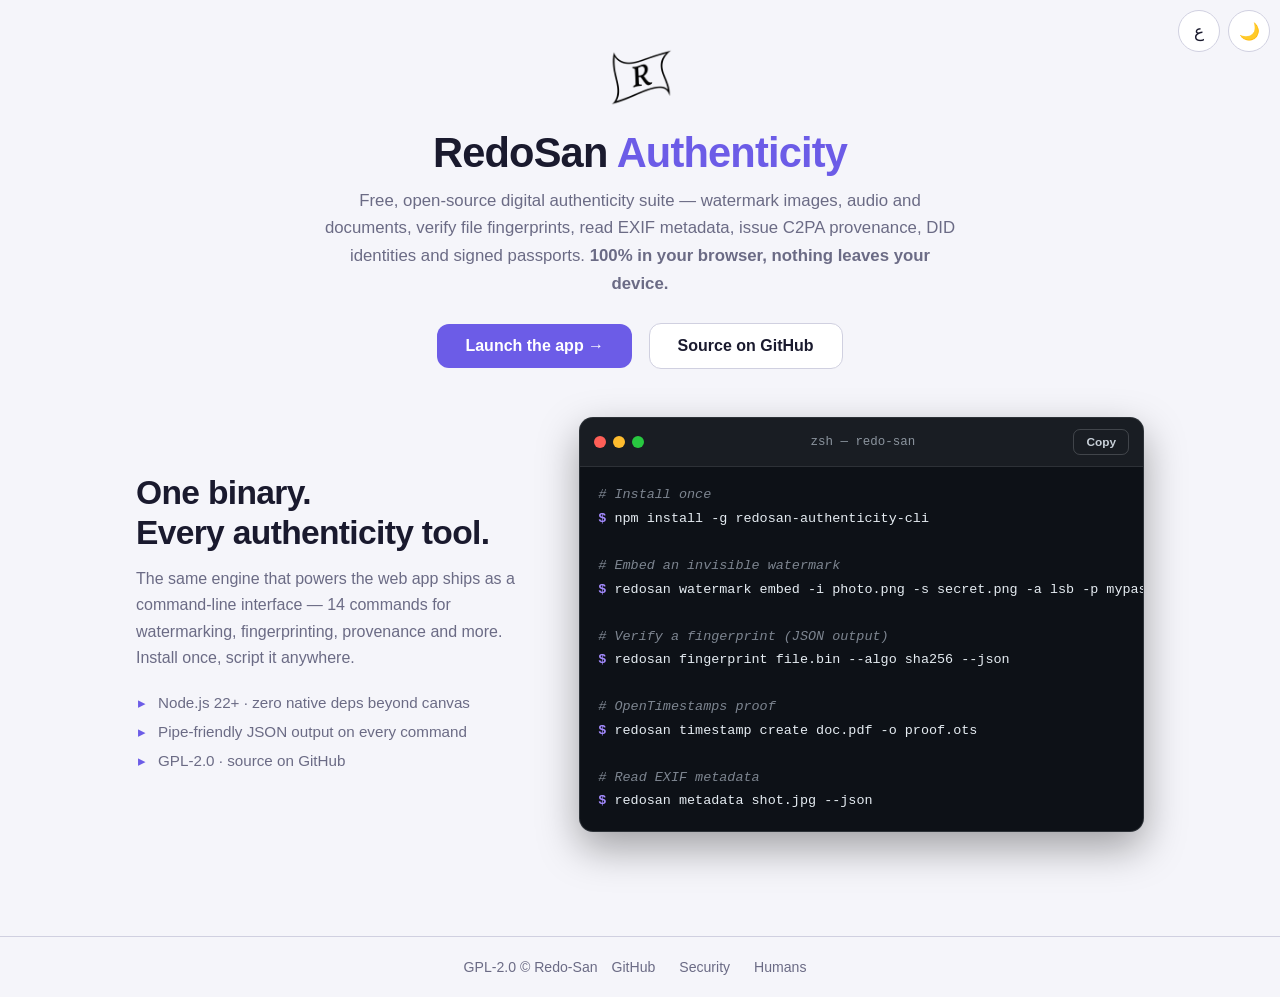
==== commit ea75abe4: "feat: CLI showcase replaces tools grid Professional terminal-window pattern (researched: traffic-lig" ====
--- a/index.html
+++ b/index.html
@@ -93,13 +93,40 @@
       <a class="cta cta-ghost" href="https://github.com/Redo-San/RedoSan-Authenticity" data-i18n="source">Source on GitHub</a>
     </section>
 
-    <section class="tools" aria-label="Tool highlights">
-      <a class="tool" href="/RedoSan-Authenticity/Style/pages/watermark/index.html"><b data-i18n="t1n">💧 Digital Watermark</b><small data-i18n="t1d">9 algorithms: LSB, DCT, DWT and more</small></a>
-      <a class="tool" href="/RedoSan-Authenticity/Style/pages/fingerprint/index.html"><b data-i18n="t2n">🔍 Fingerprint</b><small data-i18n="t2d">SHA-2/SHA-3, BLAKE, perceptual hashes</small></a>
-      <a class="tool" href="/RedoSan-Authenticity/Style/pages/c2pa/index.html"><b data-i18n="t3n">✨ C2PA Provenance</b><small data-i18n="t3d">Read &amp; write content credentials</small></a>
-      <a class="tool" href="/RedoSan-Authenticity/Style/pages/did/index.html"><b data-i18n="t4n">🆔 DID Identity</b><small data-i18n="t4d">Decentralized IDs + crypto signing</small></a>
-      <a class="tool" href="/RedoSan-Authenticity/Style/pages/face-biometric/index.html"><b data-i18n="t5n">👤 Face Biometric</b><small data-i18n="t5d">Local face registration &amp; verification</small></a>
-      <a class="tool" href="/RedoSan-Authenticity/Style/pages/converter/index.html"><b data-i18n="t6n">🔄 File Converter</b><small data-i18n="t6d">PNG, JPEG, WebP, audio &amp; more</small></a>
+    <section class="cli" aria-labelledby="cli-title">
+      <div class="cli-copy">
+        <h2 id="cli-title" data-i18n="cliTitle">One binary.<br>Every authenticity tool.</h2>
+        <p data-i18n="cliDesc">The same engine that powers the web app ships as a command-line interface — 14 commands for watermarking, fingerprinting, provenance and more. Install once, script it anywhere.</p>
+        <ul class="cli-points">
+          <li data-i18n="cliP1">Node.js 22+ · zero native deps beyond canvas</li>
+          <li data-i18n="cliP2">Pipe-friendly JSON output on every command</li>
+          <li data-i18n="cliP3">GPL-2.0 · source on GitHub</li>
+        </ul>
+      </div>
+
+      <div class="term" role="img" aria-label="Terminal showing example redosan commands">
+        <div class="term-bar">
+          <span class="dot dot-r" aria-hidden="true"></span>
+          <span class="dot dot-y" aria-hidden="true"></span>
+          <span class="dot dot-g" aria-hidden="true"></span>
+          <span class="term-title">zsh — redo-san</span>
+          <button type="button" class="copy-btn" id="copyBtn" aria-label="Copy all commands">Copy</button>
+        </div>
+<pre class="term-body"><code><span class="t-cmt"># Install once</span>
+<span class="t-p">$</span> npm install -g redosan-authenticity-cli
+
+<span class="t-cmt"># Embed an invisible watermark</span>
+<span class="t-p">$</span> redosan watermark embed -i photo.png -s secret.png -a lsb -p mypassword -o out.png
+
+<span class="t-cmt"># Verify a fingerprint (JSON output)</span>
+<span class="t-p">$</span> redosan fingerprint file.bin --algo sha256 --json
+
+<span class="t-cmt"># OpenTimestamps proof</span>
+<span class="t-p">$</span> redosan timestamp create doc.pdf -o proof.ots
+
+<span class="t-cmt"># Read EXIF metadata</span>
+<span class="t-p">$</span> redosan metadata shot.jpg --json</code></pre>
+      </div>
     </section>
   </main>
 
@@ -126,6 +153,12 @@
           t5n: "\uD83D\uDC64 Face Biometric",    t5d: "Local face registration & verification",
           t6n: "\uD83D\uDD04 File Converter",    t6d: "PNG, JPEG, WebP, audio & more",
           security: "Security",
+          cliTitle: "One binary.<br>Every authenticity tool.",
+          cliDesc: "The same engine that powers the web app ships as a command-line interface — 14 commands for watermarking, fingerprinting, provenance and more. Install once, script it anywhere.",
+          cliP1: "Node.js 22+ · zero native deps beyond canvas",
+          cliP2: "Pipe-friendly JSON output on every command",
+          cliP3: "GPL-2.0 · source on GitHub",
+          copy: "Copy", copied: "Copied!",
           themeLabel: "Toggle dark mode", themeIconDark: "\uD83C\uDF19", themeIconLight: "\u2600\uFE0F",
           langLabel: "Switch language"
         },
@@ -141,6 +174,12 @@
           t5n: "\uD83D\uDC64 \u0627\u0644\u0628\u064A\u0648\u0645\u062A\u0631\u064A\u0627\u062A \u0627\u0644\u0648\u062C\u0647\u064A\u0629",    t5d: "\u062A\u0633\u062C\u064A\u0644 \u0648\u062A\u062D\u0642\u0642 \u0645\u062D\u0644\u064A \u0645\u0646 \u0627\u0644\u0648\u062C\u0647",
           t6n: "\uD83D\uDD04 \u0645\u062D\u0648\u0651\u0644 \u0627\u0644\u0645\u0644\u0641\u0627\u062A",    t6d: "PNG \u0648JPEG \u0648WebP \u0648\u0627\u0644\u0635\u0648\u062A \u0648\u0627\u0644\u0645\u0632\u064A\u062F",
           security: "\u0627\u0644\u0623\u0645\u0627\u0646",
+          cliTitle: "\u062B\u0646\u0627\u0626\u064A \u0648\u0627\u062D\u062F.<br>\u0643\u0644 \u0623\u062F\u0648\u0627\u062A \u0627\u0644\u0623\u0635\u0627\u0644\u0629.",
+          cliDesc: "\u0627\u0644\u0645\u062D\u0631\u0643 \u0646\u0641\u0633\u0647 \u0627\u0644\u0630\u064A \u064A\u0634\u063A\u0651\u0644 \u062A\u0637\u0628\u064A\u0642 \u0627\u0644\u0648\u064A\u0628 \u0645\u062A\u0627\u062D \u0643\u0648\u0627\u062C\u0647\u0629 \u0623\u0648\u0627\u0645\u0631 \u2014 14 \u0623\u0645\u0631\u064B\u0627 \u0644\u0644\u0639\u0644\u0627\u0645\u0627\u062A \u0627\u0644\u0645\u0627\u0626\u064A\u0629 \u0648\u0627\u0644\u0628\u0635\u0645\u0627\u062A \u0648\u0627\u0644\u0625\u062B\u0628\u0627\u062A\u0627\u062A \u0648\u0623\u0643\u062B\u0631. \u062B\u0628\u0651\u062A\u0647 \u0645\u0631\u0629 \u0648\u0633\u0643\u0651\u0631\u0628\u0647 \u0641\u064A \u0623\u064A \u0645\u0643\u0627\u0646.",
+          cliP1: "Node.js 22+ \u00B7 \u0628\u0644\u0627 \u062A\u0628\u0639\u064A\u0627\u062A \u0623\u0635\u0644\u064A\u0629 \u0639\u062F\u0627 canvas",
+          cliP2: "\u0645\u062E\u0631\u062C\u0627\u062A JSON \u0635\u062F\u064A\u0642\u0629 \u0644\u0644\u062A\u0645\u0631\u064A\u0631 \u0641\u064A \u0643\u0644 \u0623\u0645\u0631",
+          cliP3: "GPL-2.0 \u00B7 \u0627\u0644\u0645\u0635\u062F\u0631 \u0639\u0644\u0649 GitHub",
+          copy: "\u0646\u0633\u062E", copied: "\u062A\u0645 \u0627\u0644\u0646\u0633\u062E!",
           themeLabel: "\u062A\u0628\u062F\u064A\u0644 \u0627\u0644\u0648\u0636\u0639 \u0627\u0644\u062F\u0627\u0643\u0646", themeIconDark: "\uD83C\uDF19", themeIconLight: "\u2600\uFE0F",
           langLabel: "\u062A\u063A\u064A\u064A\u0631 \u0627\u0644\u0644\u063A\u0629"
         }
@@ -162,6 +201,9 @@
         lb.textContent = lang === "ar" ? "EN" : "\u0639";
         lb.setAttribute("aria-label", d.langLabel);
         lb.title = d.langLabel;
+        var cb = document.getElementById("copyBtn");
+        if (cb && !cb.classList.contains("copied")) { cb.textContent = d.copy; }
+        cb.setAttribute("aria-label", d.copy);
         syncThemeButton();
         try { localStorage.setItem("rs-lang", lang); } catch (e) {}
       }
@@ -193,6 +235,42 @@
         applyLang(currentLang() === "ar" ? "en" : "ar");
       });
 
+      // Copy every $ command from the terminal showcase
+      (function () {
+        var btn = document.getElementById("copyBtn");
+        if (!btn) return;
+        var cmds = Array.prototype.slice
+          .call(document.querySelectorAll(".term-body code"))
+          .flatMap(function (c) { return c.textContent.split("\n"); })
+          .filter(function (l) { return l.trim().indexOf("$") === 0; })
+          .map(function (l) { return l.replace(/^\s*\$\s*/, ""); })
+          .join("\n");
+        function done() {
+          var d = I18N[currentLang()] || I18N.en;
+          btn.textContent = d.copied;
+          btn.classList.add("copied");
+          setTimeout(function () {
+            btn.textContent = (I18N[currentLang()] || I18N.en).copy;
+            btn.classList.remove("copied");
+          }, 1600);
+        }
+        function fallback() {
+          var ta = document.createElement("textarea");
+          ta.value = cmds;
+          ta.style.position = "fixed";
+          ta.style.opacity = "0";
+          document.body.appendChild(ta);
+          ta.select();
+          try { document.execCommand("copy"); done(); } catch (e) {}
+          document.body.removeChild(ta);
+        }
+        btn.addEventListener("click", function () {
+          if (navigator.clipboard && navigator.clipboard.writeText) {
+            navigator.clipboard.writeText(cmds).then(done, fallback);
+          } else { fallback(); }
+        });
+      })();
+
       applyLang(currentLang());
     })();
   </script>
--- a/style.css
+++ b/style.css
@@ -151,3 +151,80 @@
 
 footer a { color: var(--muted); text-decoration: none; margin: 0 10px; }
 footer a:hover { color: var(--primary); }
+
+/* ── CLI showcase ── */
+.cli {
+  display: grid;
+  grid-template-columns: minmax(0, 5fr) minmax(0, 7fr);
+  gap: 40px;
+  align-items: center;
+  margin-bottom: 56px;
+}
+.cli-copy h2 { font-size: clamp(1.5rem, 3.4vw, 2.1rem); letter-spacing: -0.02em; line-height: 1.2; margin-bottom: 12px; }
+.cli-copy > p { color: var(--muted); line-height: 1.65; margin-bottom: 18px; }
+.cli-points { list-style: none; }
+.cli-points li {
+  position: relative;
+  padding-inline-start: 22px;
+  color: var(--muted);
+  font-size: .95rem;
+  line-height: 1.9;
+}
+.cli-points li::before {
+  content: "▸";
+  position: absolute;
+  inset-inline-start: 2px;
+  color: var(--primary);
+}
+
+.term {
+  background: #0d1117;
+  border: 1px solid rgba(240,246,252,.14);
+  border-radius: 14px;
+  overflow: hidden;
+  box-shadow: 0 16px 40px rgba(0,0,0,.35);
+}
+.term-bar {
+  display: flex; align-items: center; gap: 7px;
+  padding: 11px 14px;
+  background: rgba(240,246,252,.05);
+  border-block-end: 1px solid rgba(240,246,252,.09);
+}
+.dot { width: 12px; height: 12px; border-radius: 50%; flex: none; }
+.dot-r { background: #ff5f57; } .dot-y { background: #febc2e; } .dot-g { background: #28c840; }
+.term-title {
+  margin-inline-start: 8px;
+  color: #8b949e;
+  font-size: .78rem;
+  font-family: ui-monospace, SFMono-Regular, "SF Mono", Menlo, Consolas, monospace;
+  flex: 1;
+  text-align: center;
+}
+.copy-btn {
+  flex: none;
+  border: 1px solid rgba(240,246,252,.18);
+  background: transparent;
+  color: #c9d1d9;
+  font-size: .74rem;
+  font-weight: 600;
+  padding: 5px 12px;
+  border-radius: 7px;
+  cursor: pointer;
+  transition: background .15s ease, color .15s ease;
+}
+.copy-btn:hover { background: rgba(108,92,231,.28); color: #fff; }
+.copy-btn.copied { background: #238636; border-color: #238636; color: #fff; }
+
+.term-body {
+  margin: 0;
+  padding: 16px 18px 18px;
+  overflow-x: auto;
+  font-family: ui-monospace, SFMono-Regular, "SF Mono", Menlo, Consolas, monospace;
+  font-size: .84rem;
+  line-height: 1.75;
+  color: #e6edf3;
+}
+.t-cmt { color: #7d8590; font-style: italic; }
+.t-p { color: #a48bff; font-weight: 700; user-select: none; }
+
+@media (prefers-reduced-motion: reduce) { .copy-btn { transition: none; } }
--- a/responsive.css
+++ b/responsive.css
@@ -86,3 +86,17 @@
 @media (width >= 1200px) {
   main { max-width: 1040px; }
 }
+
+/* ── CLI showcase adaptation ── */
+@media (width <= 1023px) {
+  .cli { grid-template-columns: 1fr; gap: 26px; margin-bottom: 40px; }
+  .cli-copy h2 br { display: none; }
+}
+@media (width <= 767px) {
+  .term-body { font-size: .78rem; padding: 14px 14px 16px; }
+  .term-title { font-size: .7rem; }
+}
+@media (width <= 380px) {
+  .copy-btn { padding: 4px 9px; font-size: .68rem; }
+  .term-body { font-size: .72rem; }
+}
--- a/responsive.css
+++ b/responsive.css
@@ -86,3 +86,17 @@
 @media (width >= 1200px) {
   main { max-width: 1040px; }
 }
+
+/* ── CLI showcase adaptation ── */
+@media (width <= 1023px) {
+  .cli { grid-template-columns: 1fr; gap: 26px; margin-bottom: 40px; }
+  .cli-copy h2 br { display: none; }
+}
+@media (width <= 767px) {
+  .term-body { font-size: .78rem; padding: 14px 14px 16px; }
+  .term-title { font-size: .7rem; }
+}
+@media (width <= 380px) {
+  .copy-btn { padding: 4px 9px; font-size: .68rem; }
+  .term-body { font-size: .72rem; }
+}
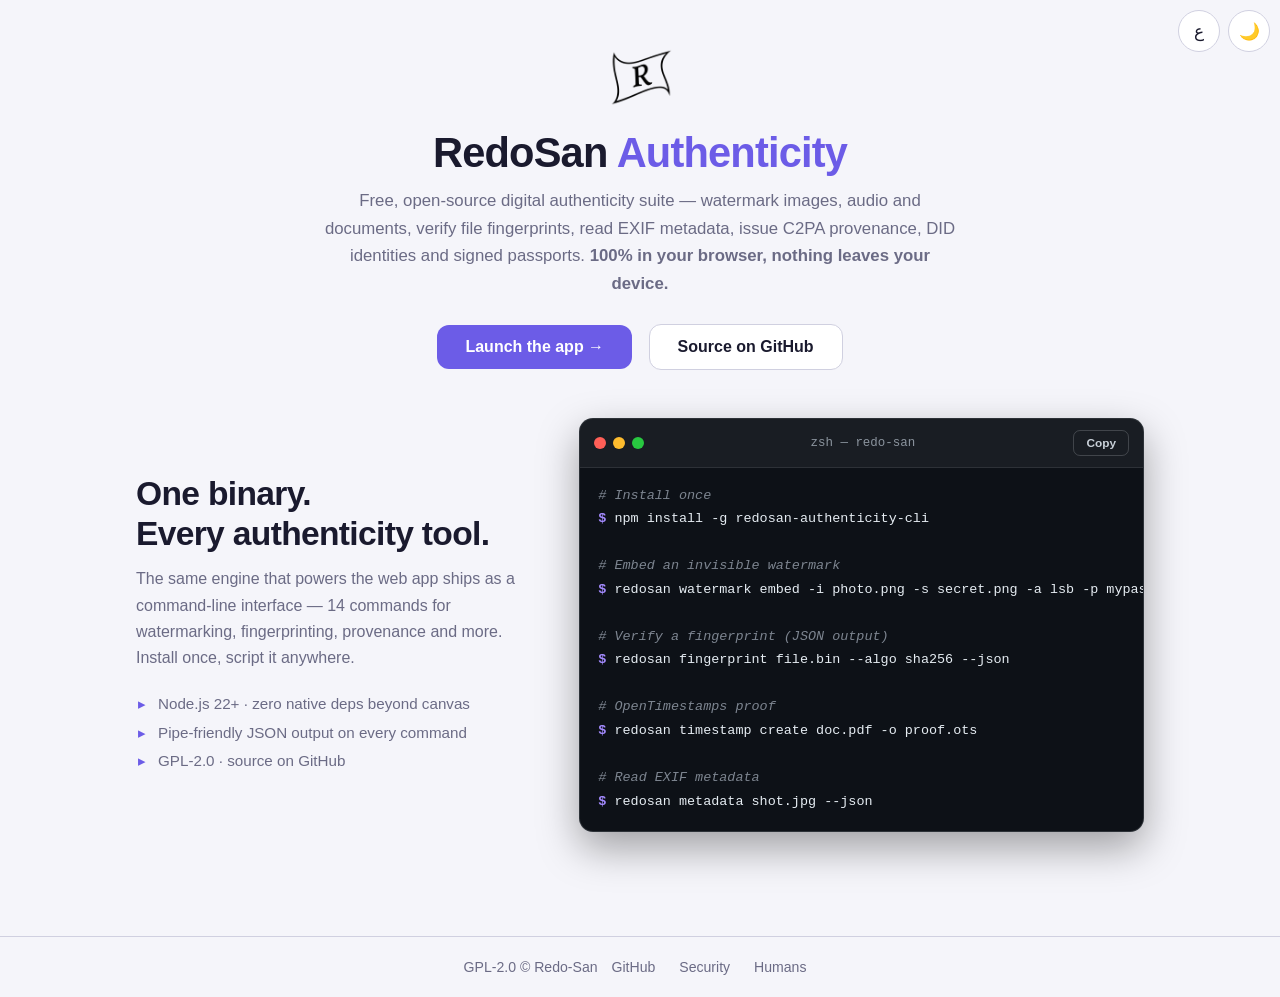
==== commit 64359b10: "feat: protect brand marks from right-click save and drag Render logos as CSS background-image divs l" ====
--- a/index.html
+++ b/index.html
@@ -83,8 +83,8 @@
   <a class="skip-link" href="#main" data-i18n="skip">Skip to content</a>
   <main id="main">
     <section class="hero">
-      <img class="logo-white" src="/assets/logo.webp" alt="RedoSan logo" width="192" height="128" fetchpriority="high">
-      <img class="logo-black" src="/assets/logo-black.png" alt="" aria-hidden="true" width="1536" height="1024">
+      <div class="logo-mark logo-white" role="img" aria-label="RedoSan logo"></div>
+      <div class="logo-mark logo-black" aria-hidden="true"></div>
       <h1>RedoSan <span>Authenticity</span></h1>
       <p data-i18n="tagline">Free, open-source digital authenticity suite — watermark images, audio and documents,
          verify file fingerprints, read EXIF metadata, issue C2PA provenance, DID identities
@@ -235,6 +235,14 @@
         applyLang(currentLang() === "ar" ? "en" : "ar");
       });
 
+      // Guard brand marks: block right-click save & native drag
+      ["contextmenu", "dragstart"].forEach(function (ev) {
+        document.addEventListener(ev, function (e) {
+          var t = e.target;
+          if (t && t.closest && t.closest(".logo-mark")) e.preventDefault();
+        });
+      });
+
       // Copy every $ command from the terminal showcase
       (function () {
         var btn = document.getElementById("copyBtn");
--- a/style.css
+++ b/style.css
@@ -89,9 +89,24 @@
 .hero { text-align: center; margin-bottom: 48px; }
 
 /* Brand mark, mirroring the main project's swap (Style/style.css):
-   white variant on dark, black variant on light. */
-.hero img { width: 88px; height: auto; border-radius: 16px; }
-.logo-black { display: none; }
+   white variant on dark, black variant on light.
+   Rendered as CSS backgrounds (not <img>) so browsers never offer
+   "Open/Save image as", plus drag & callout suppression below. */
+.logo-mark {
+  display: inline-block;
+  width: 88px;
+  height: 59px; /* 3:2 intrinsic ratio of both source assets */
+  background-repeat: no-repeat;
+  background-position: center;
+  background-size: contain;
+  border-radius: 16px;
+  -webkit-user-select: none;
+  user-select: none;
+  -webkit-user-drag: none;
+  -webkit-touch-callout: none;
+}
+.logo-white { background-image: url("/assets/logo.webp"); }
+.logo-black { display: none; background-image: url("/assets/logo-black.png"); }
 [data-theme="light"] .logo-white { display: none; }
 [data-theme="light"] .logo-black { display: inline-block; }
 
--- a/responsive.css
+++ b/responsive.css
@@ -30,7 +30,7 @@
 main { padding-inline: 16px; }
 
 /* ── Phones (portrait & small landscape) ── */
-@media (width <= 767px) {
+@media (max-width: 767px) {
   main { padding-block: 34px 26px; }
   .hero { margin-bottom: 30px; }
   .hero img { width: 72px; }
@@ -53,7 +53,7 @@
 }
 
 /* ── Small phones / narrow devices ── */
-@media (width <= 380px) {
+@media (max-width: 380px) {
   main { padding-inline: 13px; }
   .hero img { width: 64px; }
   .hero h1 { font-size: 1.55rem; }
@@ -78,25 +78,25 @@
 }
 
 /* ── Large tablets / small desktops ── */
-@media (768px <= width <= 1023px) {
+@media (min-width: 768px) and (max-width: 1023px) {
   .tools { grid-template-columns: repeat(2, 1fr); }
 }
 
 /* ── Wide desktops ── */
-@media (width >= 1200px) {
+@media (min-width: 1200px) {
   main { max-width: 1040px; }
 }
 
 /* ── CLI showcase adaptation ── */
-@media (width <= 1023px) {
+@media (max-width: 1023px) {
   .cli { grid-template-columns: 1fr; gap: 26px; margin-bottom: 40px; }
   .cli-copy h2 br { display: none; }
 }
-@media (width <= 767px) {
+@media (max-width: 767px) {
   .term-body { font-size: .78rem; padding: 14px 14px 16px; }
   .term-title { font-size: .7rem; }
 }
-@media (width <= 380px) {
+@media (max-width: 380px) {
   .copy-btn { padding: 4px 9px; font-size: .68rem; }
   .term-body { font-size: .72rem; }
 }
--- a/responsive.css
+++ b/responsive.css
@@ -30,7 +30,7 @@
 main { padding-inline: 16px; }
 
 /* ── Phones (portrait & small landscape) ── */
-@media (width <= 767px) {
+@media (max-width: 767px) {
   main { padding-block: 34px 26px; }
   .hero { margin-bottom: 30px; }
   .hero img { width: 72px; }
@@ -53,7 +53,7 @@
 }
 
 /* ── Small phones / narrow devices ── */
-@media (width <= 380px) {
+@media (max-width: 380px) {
   main { padding-inline: 13px; }
   .hero img { width: 64px; }
   .hero h1 { font-size: 1.55rem; }
@@ -78,25 +78,25 @@
 }
 
 /* ── Large tablets / small desktops ── */
-@media (768px <= width <= 1023px) {
+@media (min-width: 768px) and (max-width: 1023px) {
   .tools { grid-template-columns: repeat(2, 1fr); }
 }
 
 /* ── Wide desktops ── */
-@media (width >= 1200px) {
+@media (min-width: 1200px) {
   main { max-width: 1040px; }
 }
 
 /* ── CLI showcase adaptation ── */
-@media (width <= 1023px) {
+@media (max-width: 1023px) {
   .cli { grid-template-columns: 1fr; gap: 26px; margin-bottom: 40px; }
   .cli-copy h2 br { display: none; }
 }
-@media (width <= 767px) {
+@media (max-width: 767px) {
   .term-body { font-size: .78rem; padding: 14px 14px 16px; }
   .term-title { font-size: .7rem; }
 }
-@media (width <= 380px) {
+@media (max-width: 380px) {
   .copy-btn { padding: 4px 9px; font-size: .68rem; }
   .term-body { font-size: .72rem; }
 }
